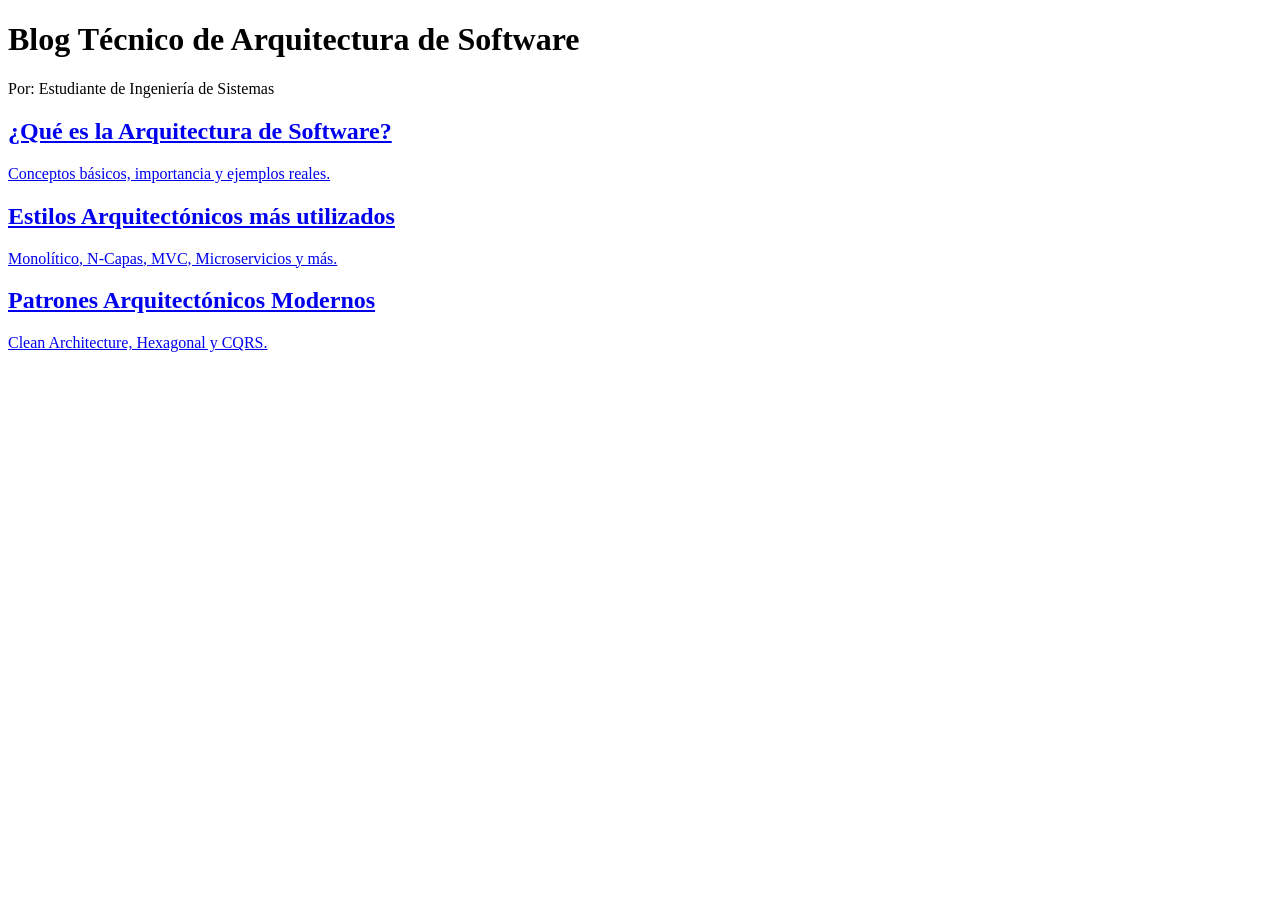
==== index.html @ 1dcdf84b "Update and rename blog-arquitectura/index.html to index.html" ====
<!DOCTYPE html>
<html lang="es">
<head>
    <meta charset="UTF-8">
    <title>Blog Técnico – Arquitectura de Software</title>
    <link rel="stylesheet" href="styles.css">
</head>
<body>
    <header>
        <h1>Blog Técnico de Arquitectura de Software</h1>
        <p>Por: Estudiante de Ingeniería de Sistemas</p>
    </header>

    <section class="posts">
        <a href="post1.html" class="post-card">
            <h2>¿Qué es la Arquitectura de Software?</h2>
            <p>Conceptos básicos, importancia y ejemplos reales.</p>
        </a>

        <a href="post2.html" class="post-card">
            <h2>Estilos Arquitectónicos más utilizados</h2>
            <p>Monolítico, N-Capas, MVC, Microservicios y más.</p>
        </a>

        <a href="post3.html" class="post-card">
            <h2>Patrones Arquitectónicos Modernos</h2>
            <p>Clean Architecture, Hexagonal y CQRS.</p>
        </a>
    </section>
</body>
</html>
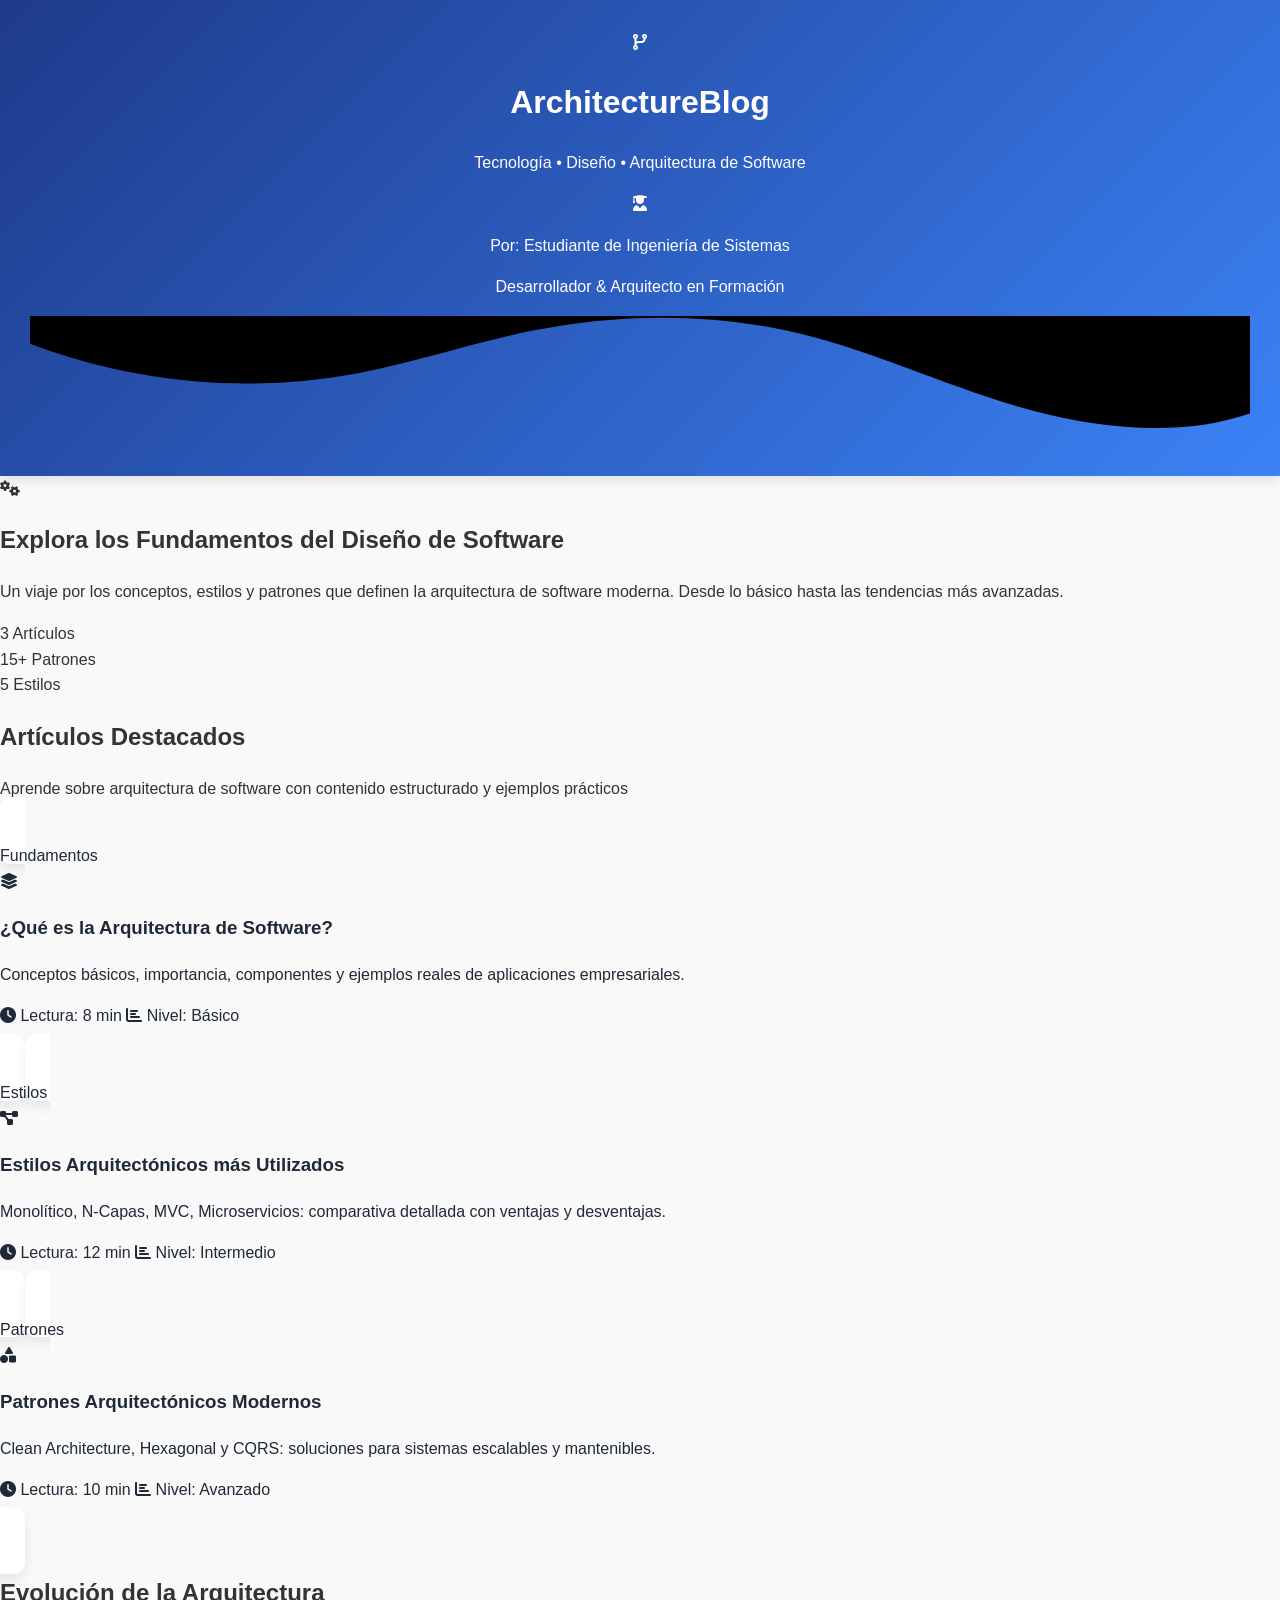
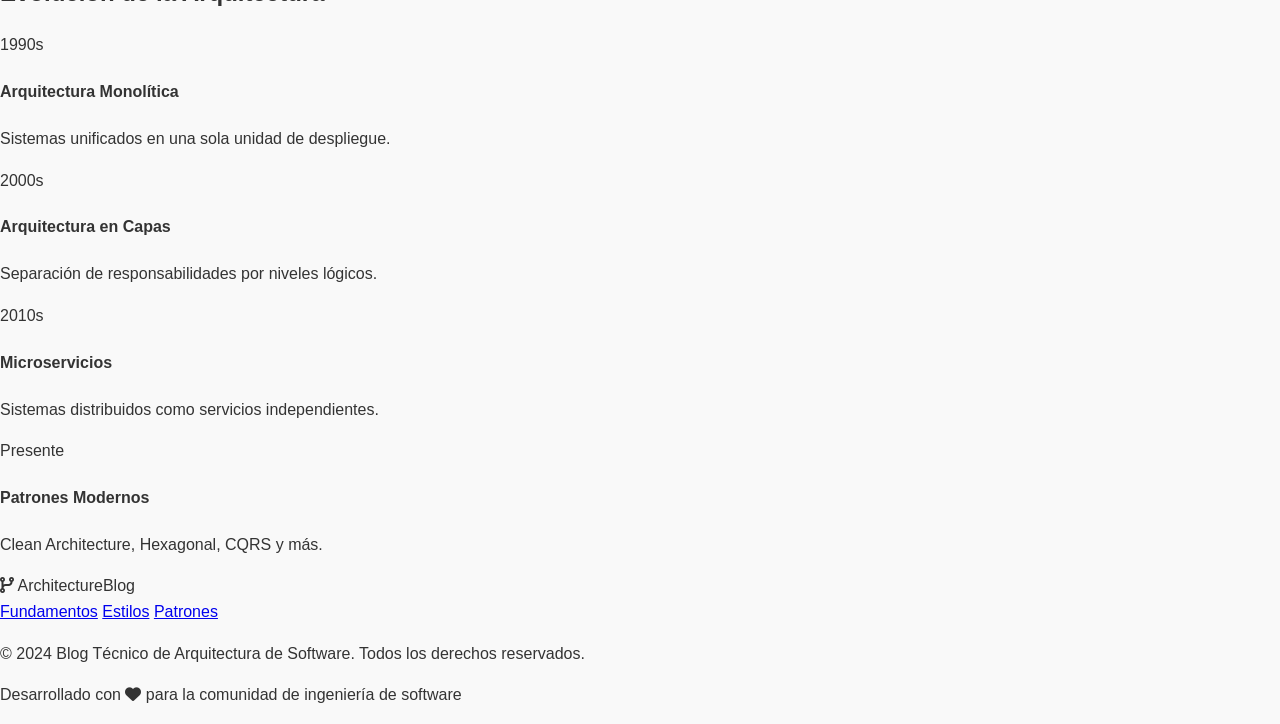
==== commit 4e0a5144: "Update index.html" ====
--- a/index.html
+++ b/index.html
@@ -2,30 +2,203 @@
 <html lang="es">
 <head>
     <meta charset="UTF-8">
+    <meta name="viewport" content="width=device-width, initial-scale=1.0">
     <title>Blog Técnico – Arquitectura de Software</title>
     <link rel="stylesheet" href="styles.css">
+    <link rel="stylesheet" href="https://cdnjs.cloudflare.com/ajax/libs/font-awesome/6.4.0/css/all.min.css">
+    <link href="https://fonts.googleapis.com/css2?family=Poppins:wght@300;400;500;600;700&family=Roboto+Slab:wght@300;400;500;600&display=swap" rel="stylesheet">
 </head>
 <body>
-    <header>
-        <h1>Blog Técnico de Arquitectura de Software</h1>
-        <p>Por: Estudiante de Ingeniería de Sistemas</p>
+    <!-- Header con efecto gradiente -->
+    <header class="main-header">
+        <div class="header-content">
+            <div class="logo-container">
+                <i class="fas fa-code-branch logo-icon"></i>
+                <div>
+                    <h1 class="site-title">Architecture<span class="highlight">Blog</span></h1>
+                    <p class="site-subtitle">Tecnología • Diseño • Arquitectura de Software</p>
+                </div>
+            </div>
+            <div class="author-info">
+                <div class="avatar">
+                    <i class="fas fa-user-graduate"></i>
+                </div>
+                <div>
+                    <p class="author-name">Por: Estudiante de Ingeniería de Sistemas</p>
+                    <p class="author-title">Desarrollador & Arquitecto en Formación</p>
+                </div>
+            </div>
+        </div>
+        <div class="header-wave">
+            <svg viewBox="0 0 1200 120" preserveAspectRatio="none">
+                <path d="M321.39,56.44c58-10.79,114.16-30.13,172-41.86,82.39-16.72,168.19-17.73,250.45-.39C823.78,31,906.67,72,985.66,92.83c70.05,18.48,146.53,26.09,214.34,3V0H0V27.35A600.21,600.21,0,0,0,321.39,56.44Z"></path>
+            </svg>
+        </div>
     </header>
 
-    <section class="posts">
-        <a href="post1.html" class="post-card">
-            <h2>¿Qué es la Arquitectura de Software?</h2>
-            <p>Conceptos básicos, importancia y ejemplos reales.</p>
-        </a>
-
-        <a href="post2.html" class="post-card">
-            <h2>Estilos Arquitectónicos más utilizados</h2>
-            <p>Monolítico, N-Capas, MVC, Microservicios y más.</p>
-        </a>
-
-        <a href="post3.html" class="post-card">
-            <h2>Patrones Arquitectónicos Modernos</h2>
-            <p>Clean Architecture, Hexagonal y CQRS.</p>
-        </a>
+    <!-- Sección de introducción -->
+    <section class="intro-section">
+        <div class="container">
+            <div class="intro-card">
+                <div class="intro-icon">
+                    <i class="fas fa-cogs"></i>
+                </div>
+                <h2>Explora los Fundamentos del Diseño de Software</h2>
+                <p>Un viaje por los conceptos, estilos y patrones que definen la arquitectura de software moderna. Desde lo básico hasta las tendencias más avanzadas.</p>
+                <div class="stats">
+                    <div class="stat-item">
+                        <span class="stat-number">3</span>
+                        <span class="stat-label">Artículos</span>
+                    </div>
+                    <div class="stat-item">
+                        <span class="stat-number">15+</span>
+                        <span class="stat-label">Patrones</span>
+                    </div>
+                    <div class="stat-item">
+                        <span class="stat-number">5</span>
+                        <span class="stat-label">Estilos</span>
+                    </div>
+                </div>
+            </div>
+        </div>
     </section>
+
+    <!-- Sección de artículos -->
+    <section class="posts-section">
+        <div class="container">
+            <h2 class="section-title">Artículos Destacados</h2>
+            <p class="section-subtitle">Aprende sobre arquitectura de software con contenido estructurado y ejemplos prácticos</p>
+            
+            <div class="posts-grid">
+                <!-- Artículo 1 -->
+                <a href="post1.html" class="post-card post-card-featured">
+                    <div class="post-badge">Fundamentos</div>
+                    <div class="post-icon">
+                        <i class="fas fa-layer-group"></i>
+                    </div>
+                    <div class="post-content">
+                        <h3>¿Qué es la Arquitectura de Software?</h3>
+                        <p>Conceptos básicos, importancia, componentes y ejemplos reales de aplicaciones empresariales.</p>
+                        <div class="post-meta">
+                            <span class="meta-item">
+                                <i class="fas fa-clock"></i> Lectura: 8 min
+                            </span>
+                            <span class="meta-item">
+                                <i class="fas fa-chart-bar"></i> Nivel: Básico
+                            </span>
+                        </div>
+                    </div>
+                    <div class="post-arrow">
+                        <i class="fas fa-arrow-right"></i>
+                    </div>
+                </a>
+
+                <!-- Artículo 2 -->
+                <a href="post2.html" class="post-card">
+                    <div class="post-badge">Estilos</div>
+                    <div class="post-icon">
+                        <i class="fas fa-project-diagram"></i>
+                    </div>
+                    <div class="post-content">
+                        <h3>Estilos Arquitectónicos más Utilizados</h3>
+                        <p>Monolítico, N-Capas, MVC, Microservicios: comparativa detallada con ventajas y desventajas.</p>
+                        <div class="post-meta">
+                            <span class="meta-item">
+                                <i class="fas fa-clock"></i> Lectura: 12 min
+                            </span>
+                            <span class="meta-item">
+                                <i class="fas fa-chart-bar"></i> Nivel: Intermedio
+                            </span>
+                        </div>
+                    </div>
+                    <div class="post-arrow">
+                        <i class="fas fa-arrow-right"></i>
+                    </div>
+                </a>
+
+                <!-- Artículo 3 -->
+                <a href="post3.html" class="post-card">
+                    <div class="post-badge">Patrones</div>
+                    <div class="post-icon">
+                        <i class="fas fa-shapes"></i>
+                    </div>
+                    <div class="post-content">
+                        <h3>Patrones Arquitectónicos Modernos</h3>
+                        <p>Clean Architecture, Hexagonal y CQRS: soluciones para sistemas escalables y mantenibles.</p>
+                        <div class="post-meta">
+                            <span class="meta-item">
+                                <i class="fas fa-clock"></i> Lectura: 10 min
+                            </span>
+                            <span class="meta-item">
+                                <i class="fas fa-chart-bar"></i> Nivel: Avanzado
+                            </span>
+                        </div>
+                    </div>
+                    <div class="post-arrow">
+                        <i class="fas fa-arrow-right"></i>
+                    </div>
+                </a>
+            </div>
+        </div>
+    </section>
+
+    <!-- Sección de timeline -->
+    <section class="timeline-section">
+        <div class="container">
+            <h2 class="section-title">Evolución de la Arquitectura</h2>
+            <div class="timeline">
+                <div class="timeline-item">
+                    <div class="timeline-date">1990s</div>
+                    <div class="timeline-content">
+                        <h4>Arquitectura Monolítica</h4>
+                        <p>Sistemas unificados en una sola unidad de despliegue.</p>
+                    </div>
+                </div>
+                <div class="timeline-item">
+                    <div class="timeline-date">2000s</div>
+                    <div class="timeline-content">
+                        <h4>Arquitectura en Capas</h4>
+                        <p>Separación de responsabilidades por niveles lógicos.</p>
+                    </div>
+                </div>
+                <div class="timeline-item">
+                    <div class="timeline-date">2010s</div>
+                    <div class="timeline-content">
+                        <h4>Microservicios</h4>
+                        <p>Sistemas distribuidos como servicios independientes.</p>
+                    </div>
+                </div>
+                <div class="timeline-item">
+                    <div class="timeline-date">Presente</div>
+                    <div class="timeline-content">
+                        <h4>Patrones Modernos</h4>
+                        <p>Clean Architecture, Hexagonal, CQRS y más.</p>
+                    </div>
+                </div>
+            </div>
+        </div>
+    </section>
+
+    <!-- Footer -->
+    <footer class="main-footer">
+        <div class="container">
+            <div class="footer-content">
+                <div class="footer-logo">
+                    <i class="fas fa-code-branch"></i>
+                    <span>ArchitectureBlog</span>
+                </div>
+                <div class="footer-links">
+                    <a href="post1.html">Fundamentos</a>
+                    <a href="post2.html">Estilos</a>
+                    <a href="post3.html">Patrones</a>
+                </div>
+                <div class="footer-copyright">
+                    <p>© 2024 Blog Técnico de Arquitectura de Software. Todos los derechos reservados.</p>
+                    <p class="footer-note">Desarrollado con <i class="fas fa-heart"></i> para la comunidad de ingeniería de software</p>
+                </div>
+            </div>
+        </div>
+    </footer>
 </body>
 </html>
+
--- a/styles.css
+++ b/styles.css
@@ -0,0 +1,114 @@
+body {
+    font-family: 'Segoe UI', Tahoma, Geneva, Verdana, sans-serif;
+    margin: 0;
+    padding: 0;
+    background: #f9f9f9;
+    color: #333;
+    line-height: 1.6;
+}
+
+header {
+    background: linear-gradient(135deg, #1e3a8a, #3b82f6);
+    padding: 30px;
+    text-align: center;
+    color: white;
+    box-shadow: 0 4px 12px rgba(0, 0, 0, 0.1);
+}
+
+.posts {
+    display: flex;
+    flex-direction: column;
+    gap: 20px;
+    margin: 40px;
+}
+
+.post-card {
+    background: white;
+    padding: 25px;
+    border-radius: 12px;
+    text-decoration: none;
+    color: #1f2937;
+    box-shadow: 0 6px 12px rgba(0, 0, 0, 0.08);
+    transition: transform 0.2s, box-shadow 0.2s;
+}
+
+.post-card:hover {
+    background: #f0f9ff;
+    transform: translateY(-3px);
+    box-shadow: 0 8px 16px rgba(0, 0, 0, 0.12);
+}
+
+.back {
+    display: inline-block;
+    margin: 20px;
+    text-decoration: none;
+    color: #2563eb;
+    font-weight: bold;
+    padding: 10px 15px;
+    border-radius: 6px;
+    background: #eff6ff;
+    transition: background 0.3s;
+}
+
+.back:hover {
+    background: #dbeafe;
+}
+
+article {
+    padding: 40px;
+    background: white;
+    margin: 20px;
+    border-radius: 12px;
+    box-shadow: 0 6px 18px rgba(0, 0, 0, 0.05);
+}
+
+article h1 {
+    color: #1e40af;
+    border-bottom: 3px solid #3b82f6;
+    padding-bottom: 10px;
+}
+
+article h2 {
+    color: #374151;
+    margin-top: 30px;
+}
+
+article h3 {
+    color: #4b5563;
+}
+
+article ul, article ol {
+    padding-left: 20px;
+    margin: 15px 0;
+}
+
+article table {
+    width: 100%;
+    border-collapse: collapse;
+    margin: 20px 0;
+    font-size: 0.95em;
+    border: 1px solid #d1d5db;
+    border-radius: 8px;
+    overflow: hidden;
+    box-shadow: 0 4px 8px rgba(0, 0, 0, 0.05);
+}
+
+article th {
+    background: #1e3a8a;
+    color: white;
+    padding: 12px;
+    text-align: left;
+}
+
+article td {
+    padding: 12px;
+    border-bottom: 1px solid #e5e7eb;
+}
+
+article tr:nth-child(even) {
+    background: #f9fafb;
+}
+
+article tr:hover {
+    background: #e0f2fe;
+}
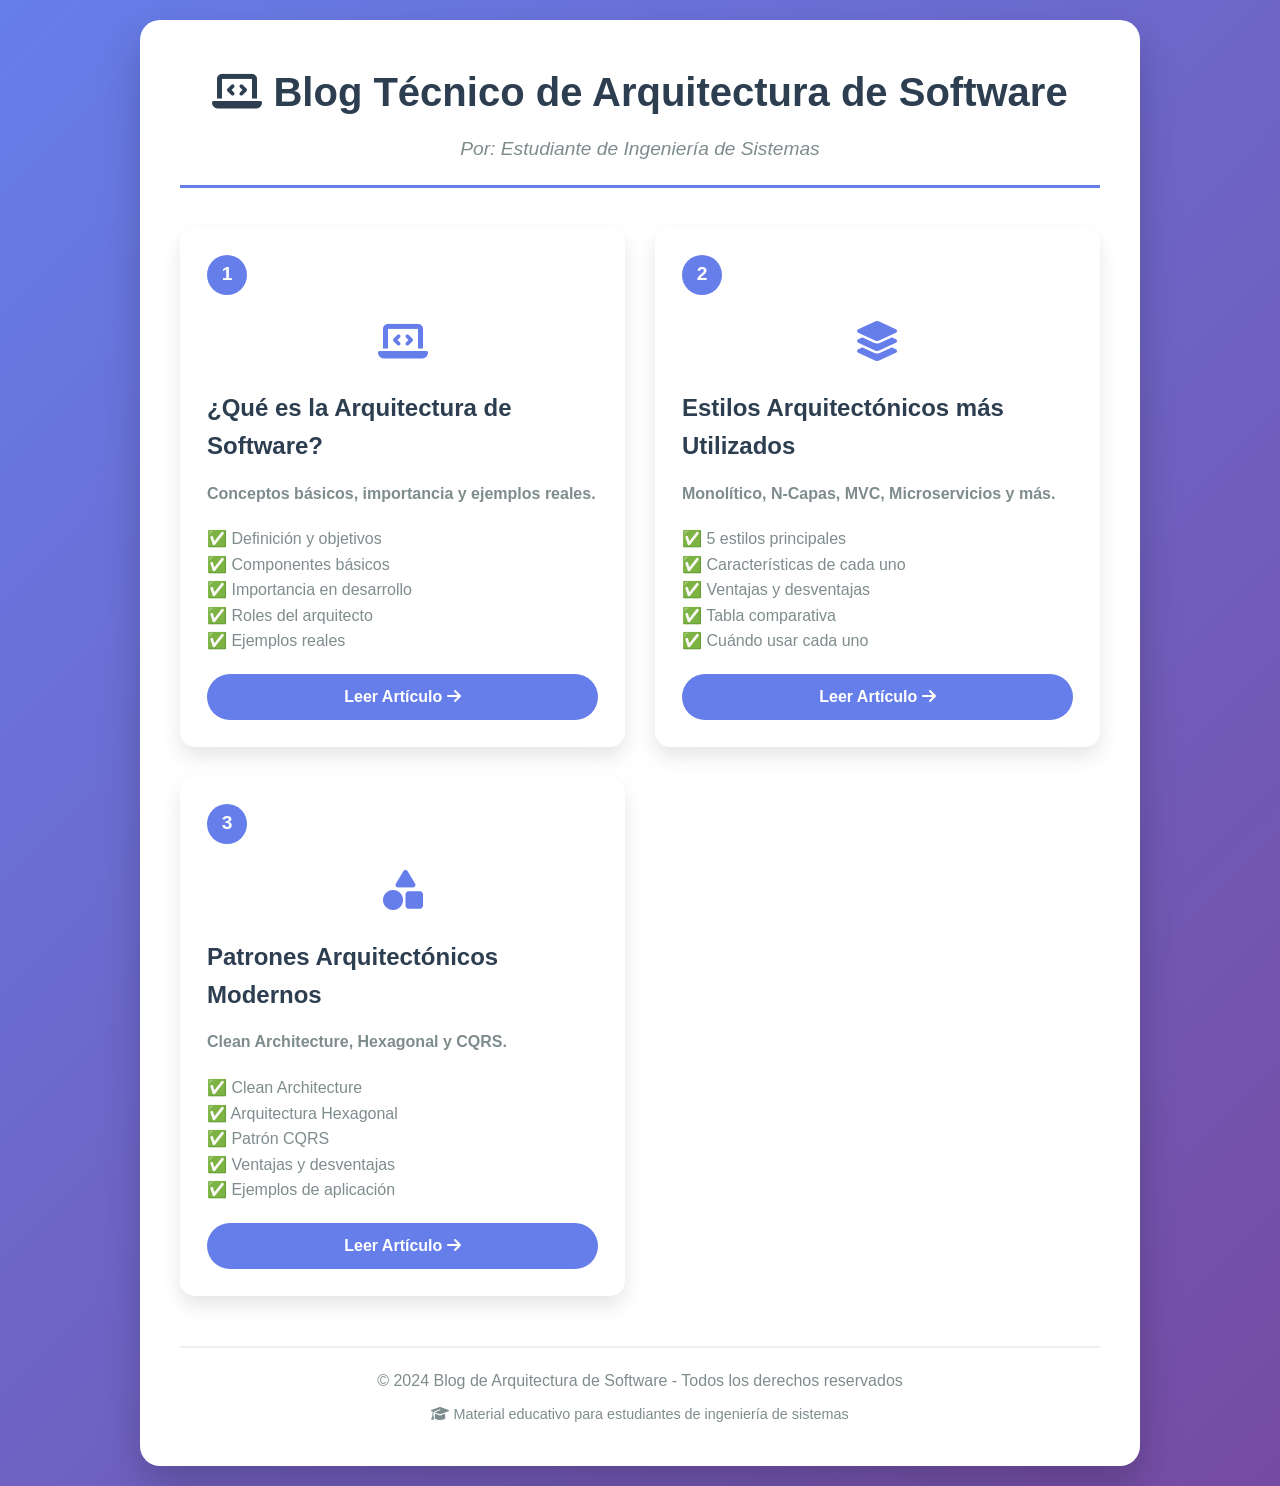
==== commit 5dd7d248: "Revamp index.html with new layout and styles Updated the HTML structure and styles for the blog page" ====
--- a/index.html
+++ b/index.html
@@ -3,202 +3,216 @@
 <head>
     <meta charset="UTF-8">
     <meta name="viewport" content="width=device-width, initial-scale=1.0">
-    <title>Blog Técnico – Arquitectura de Software</title>
-    <link rel="stylesheet" href="styles.css">
+    <title>Blog de Arquitectura de Software - Estudiante</title>
+    <style>
+        * {
+            margin: 0;
+            padding: 0;
+            box-sizing: border-box;
+        }
+        
+        body {
+            font-family: 'Segoe UI', Tahoma, Geneva, Verdana, sans-serif;
+            background: linear-gradient(135deg, #667eea 0%, #764ba2 100%);
+            color: #333;
+            line-height: 1.6;
+            min-height: 100vh;
+            padding: 20px;
+        }
+        
+        .container {
+            max-width: 1000px;
+            margin: 0 auto;
+            background: white;
+            border-radius: 20px;
+            padding: 40px;
+            box-shadow: 0 20px 40px rgba(0,0,0,0.2);
+        }
+        
+        .header {
+            text-align: center;
+            margin-bottom: 40px;
+            padding-bottom: 20px;
+            border-bottom: 3px solid #667eea;
+        }
+        
+        .header h1 {
+            color: #2c3e50;
+            font-size: 2.5rem;
+            margin-bottom: 10px;
+        }
+        
+        .header p {
+            color: #7f8c8d;
+            font-size: 1.2rem;
+            font-style: italic;
+        }
+        
+        .posts-container {
+            display: grid;
+            grid-template-columns: repeat(auto-fit, minmax(300px, 1fr));
+            gap: 30px;
+            margin-top: 30px;
+        }
+        
+        .post-card {
+            background: white;
+            border-radius: 15px;
+            padding: 25px;
+            text-decoration: none;
+            color: #333;
+            box-shadow: 0 10px 20px rgba(0,0,0,0.1);
+            transition: all 0.3s ease;
+            border: 2px solid transparent;
+            display: flex;
+            flex-direction: column;
+        }
+        
+        .post-card:hover {
+            transform: translateY(-10px);
+            box-shadow: 0 15px 30px rgba(0,0,0,0.2);
+            border-color: #667eea;
+        }
+        
+        .post-number {
+            display: inline-block;
+            background: #667eea;
+            color: white;
+            width: 40px;
+            height: 40px;
+            border-radius: 50%;
+            display: flex;
+            align-items: center;
+            justify-content: center;
+            font-weight: bold;
+            font-size: 1.2rem;
+            margin-bottom: 15px;
+        }
+        
+        .post-card h2 {
+            color: #2c3e50;
+            margin-bottom: 15px;
+            font-size: 1.5rem;
+        }
+        
+        .post-card p {
+            color: #7f8c8d;
+            margin-bottom: 20px;
+            flex-grow: 1;
+        }
+        
+        .post-icon {
+            font-size: 40px;
+            color: #667eea;
+            margin-bottom: 15px;
+            text-align: center;
+        }
+        
+        .read-more {
+            display: inline-block;
+            background: #667eea;
+            color: white;
+            padding: 10px 20px;
+            border-radius: 25px;
+            text-decoration: none;
+            font-weight: bold;
+            text-align: center;
+            transition: all 0.3s;
+            margin-top: auto;
+        }
+        
+        .read-more:hover {
+            background: #5a6fd8;
+            transform: scale(1.05);
+        }
+        
+        .footer {
+            text-align: center;
+            margin-top: 50px;
+            padding-top: 20px;
+            border-top: 2px solid #eee;
+            color: #7f8c8d;
+        }
+        
+        @media (max-width: 768px) {
+            .container {
+                padding: 20px;
+            }
+            
+            .posts-container {
+                grid-template-columns: 1fr;
+            }
+            
+            .header h1 {
+                font-size: 2rem;
+            }
+        }
+    </style>
     <link rel="stylesheet" href="https://cdnjs.cloudflare.com/ajax/libs/font-awesome/6.4.0/css/all.min.css">
-    <link href="https://fonts.googleapis.com/css2?family=Poppins:wght@300;400;500;600;700&family=Roboto+Slab:wght@300;400;500;600&display=swap" rel="stylesheet">
 </head>
 <body>
-    <!-- Header con efecto gradiente -->
-    <header class="main-header">
-        <div class="header-content">
-            <div class="logo-container">
-                <i class="fas fa-code-branch logo-icon"></i>
-                <div>
-                    <h1 class="site-title">Architecture<span class="highlight">Blog</span></h1>
-                    <p class="site-subtitle">Tecnología • Diseño • Arquitectura de Software</p>
+    <div class="container">
+        <div class="header">
+            <h1><i class="fas fa-laptop-code"></i> Blog Técnico de Arquitectura de Software</h1>
+            <p>Por: Estudiante de Ingeniería de Sistemas</p>
+        </div>
+        
+        <div class="posts-container">
+            <!-- POST 1 -->
+            <a href="post1.html" class="post-card">
+                <div class="post-number">1</div>
+                <div class="post-icon">
+                    <i class="fas fa-laptop-code"></i>
                 </div>
-            </div>
-            <div class="author-info">
-                <div class="avatar">
-                    <i class="fas fa-user-graduate"></i>
+                <h2>¿Qué es la Arquitectura de Software?</h2>
+                <p><strong>Conceptos básicos, importancia y ejemplos reales.</strong></p>
+                <p>✅ Definición y objetivos<br>
+                   ✅ Componentes básicos<br>
+                   ✅ Importancia en desarrollo<br>
+                   ✅ Roles del arquitecto<br>
+                   ✅ Ejemplos reales</p>
+                <span class="read-more">Leer Artículo <i class="fas fa-arrow-right"></i></span>
+            </a>
+            
+            <!-- POST 2 -->
+            <a href="post2.html" class="post-card">
+                <div class="post-number">2</div>
+                <div class="post-icon">
+                    <i class="fas fa-layer-group"></i>
                 </div>
-                <div>
-                    <p class="author-name">Por: Estudiante de Ingeniería de Sistemas</p>
-                    <p class="author-title">Desarrollador & Arquitecto en Formación</p>
+                <h2>Estilos Arquitectónicos más Utilizados</h2>
+                <p><strong>Monolítico, N-Capas, MVC, Microservicios y más.</strong></p>
+                <p>✅ 5 estilos principales<br>
+                   ✅ Características de cada uno<br>
+                   ✅ Ventajas y desventajas<br>
+                   ✅ Tabla comparativa<br>
+                   ✅ Cuándo usar cada uno</p>
+                <span class="read-more">Leer Artículo <i class="fas fa-arrow-right"></i></span>
+            </a>
+            
+            <!-- POST 3 -->
+            <a href="post3.html" class="post-card">
+                <div class="post-number">3</div>
+                <div class="post-icon">
+                    <i class="fas fa-shapes"></i>
                 </div>
-            </div>
+                <h2>Patrones Arquitectónicos Modernos</h2>
+                <p><strong>Clean Architecture, Hexagonal y CQRS.</strong></p>
+                <p>✅ Clean Architecture<br>
+                   ✅ Arquitectura Hexagonal<br>
+                   ✅ Patrón CQRS<br>
+                   ✅ Ventajas y desventajas<br>
+                   ✅ Ejemplos de aplicación</p>
+                <span class="read-more">Leer Artículo <i class="fas fa-arrow-right"></i></span>
+            </a>
         </div>
-        <div class="header-wave">
-            <svg viewBox="0 0 1200 120" preserveAspectRatio="none">
-                <path d="M321.39,56.44c58-10.79,114.16-30.13,172-41.86,82.39-16.72,168.19-17.73,250.45-.39C823.78,31,906.67,72,985.66,92.83c70.05,18.48,146.53,26.09,214.34,3V0H0V27.35A600.21,600.21,0,0,0,321.39,56.44Z"></path>
-            </svg>
+        
+        <div class="footer">
+            <p>© 2024 Blog de Arquitectura de Software - Todos los derechos reservados</p>
+            <p style="margin-top: 10px; font-size: 0.9rem;">
+                <i class="fas fa-graduation-cap"></i> Material educativo para estudiantes de ingeniería de sistemas
+            </p>
         </div>
-    </header>
-
-    <!-- Sección de introducción -->
-    <section class="intro-section">
-        <div class="container">
-            <div class="intro-card">
-                <div class="intro-icon">
-                    <i class="fas fa-cogs"></i>
-                </div>
-                <h2>Explora los Fundamentos del Diseño de Software</h2>
-                <p>Un viaje por los conceptos, estilos y patrones que definen la arquitectura de software moderna. Desde lo básico hasta las tendencias más avanzadas.</p>
-                <div class="stats">
-                    <div class="stat-item">
-                        <span class="stat-number">3</span>
-                        <span class="stat-label">Artículos</span>
-                    </div>
-                    <div class="stat-item">
-                        <span class="stat-number">15+</span>
-                        <span class="stat-label">Patrones</span>
-                    </div>
-                    <div class="stat-item">
-                        <span class="stat-number">5</span>
-                        <span class="stat-label">Estilos</span>
-                    </div>
-                </div>
-            </div>
-        </div>
-    </section>
-
-    <!-- Sección de artículos -->
-    <section class="posts-section">
-        <div class="container">
-            <h2 class="section-title">Artículos Destacados</h2>
-            <p class="section-subtitle">Aprende sobre arquitectura de software con contenido estructurado y ejemplos prácticos</p>
-            
-            <div class="posts-grid">
-                <!-- Artículo 1 -->
-                <a href="post1.html" class="post-card post-card-featured">
-                    <div class="post-badge">Fundamentos</div>
-                    <div class="post-icon">
-                        <i class="fas fa-layer-group"></i>
-                    </div>
-                    <div class="post-content">
-                        <h3>¿Qué es la Arquitectura de Software?</h3>
-                        <p>Conceptos básicos, importancia, componentes y ejemplos reales de aplicaciones empresariales.</p>
-                        <div class="post-meta">
-                            <span class="meta-item">
-                                <i class="fas fa-clock"></i> Lectura: 8 min
-                            </span>
-                            <span class="meta-item">
-                                <i class="fas fa-chart-bar"></i> Nivel: Básico
-                            </span>
-                        </div>
-                    </div>
-                    <div class="post-arrow">
-                        <i class="fas fa-arrow-right"></i>
-                    </div>
-                </a>
-
-                <!-- Artículo 2 -->
-                <a href="post2.html" class="post-card">
-                    <div class="post-badge">Estilos</div>
-                    <div class="post-icon">
-                        <i class="fas fa-project-diagram"></i>
-                    </div>
-                    <div class="post-content">
-                        <h3>Estilos Arquitectónicos más Utilizados</h3>
-                        <p>Monolítico, N-Capas, MVC, Microservicios: comparativa detallada con ventajas y desventajas.</p>
-                        <div class="post-meta">
-                            <span class="meta-item">
-                                <i class="fas fa-clock"></i> Lectura: 12 min
-                            </span>
-                            <span class="meta-item">
-                                <i class="fas fa-chart-bar"></i> Nivel: Intermedio
-                            </span>
-                        </div>
-                    </div>
-                    <div class="post-arrow">
-                        <i class="fas fa-arrow-right"></i>
-                    </div>
-                </a>
-
-                <!-- Artículo 3 -->
-                <a href="post3.html" class="post-card">
-                    <div class="post-badge">Patrones</div>
-                    <div class="post-icon">
-                        <i class="fas fa-shapes"></i>
-                    </div>
-                    <div class="post-content">
-                        <h3>Patrones Arquitectónicos Modernos</h3>
-                        <p>Clean Architecture, Hexagonal y CQRS: soluciones para sistemas escalables y mantenibles.</p>
-                        <div class="post-meta">
-                            <span class="meta-item">
-                                <i class="fas fa-clock"></i> Lectura: 10 min
-                            </span>
-                            <span class="meta-item">
-                                <i class="fas fa-chart-bar"></i> Nivel: Avanzado
-                            </span>
-                        </div>
-                    </div>
-                    <div class="post-arrow">
-                        <i class="fas fa-arrow-right"></i>
-                    </div>
-                </a>
-            </div>
-        </div>
-    </section>
-
-    <!-- Sección de timeline -->
-    <section class="timeline-section">
-        <div class="container">
-            <h2 class="section-title">Evolución de la Arquitectura</h2>
-            <div class="timeline">
-                <div class="timeline-item">
-                    <div class="timeline-date">1990s</div>
-                    <div class="timeline-content">
-                        <h4>Arquitectura Monolítica</h4>
-                        <p>Sistemas unificados en una sola unidad de despliegue.</p>
-                    </div>
-                </div>
-                <div class="timeline-item">
-                    <div class="timeline-date">2000s</div>
-                    <div class="timeline-content">
-                        <h4>Arquitectura en Capas</h4>
-                        <p>Separación de responsabilidades por niveles lógicos.</p>
-                    </div>
-                </div>
-                <div class="timeline-item">
-                    <div class="timeline-date">2010s</div>
-                    <div class="timeline-content">
-                        <h4>Microservicios</h4>
-                        <p>Sistemas distribuidos como servicios independientes.</p>
-                    </div>
-                </div>
-                <div class="timeline-item">
-                    <div class="timeline-date">Presente</div>
-                    <div class="timeline-content">
-                        <h4>Patrones Modernos</h4>
-                        <p>Clean Architecture, Hexagonal, CQRS y más.</p>
-                    </div>
-                </div>
-            </div>
-        </div>
-    </section>
-
-    <!-- Footer -->
-    <footer class="main-footer">
-        <div class="container">
-            <div class="footer-content">
-                <div class="footer-logo">
-                    <i class="fas fa-code-branch"></i>
-                    <span>ArchitectureBlog</span>
-                </div>
-                <div class="footer-links">
-                    <a href="post1.html">Fundamentos</a>
-                    <a href="post2.html">Estilos</a>
-                    <a href="post3.html">Patrones</a>
-                </div>
-                <div class="footer-copyright">
-                    <p>© 2024 Blog Técnico de Arquitectura de Software. Todos los derechos reservados.</p>
-                    <p class="footer-note">Desarrollado con <i class="fas fa-heart"></i> para la comunidad de ingeniería de software</p>
-                </div>
-            </div>
-        </div>
-    </footer>
+    </div>
 </body>
 </html>
-
